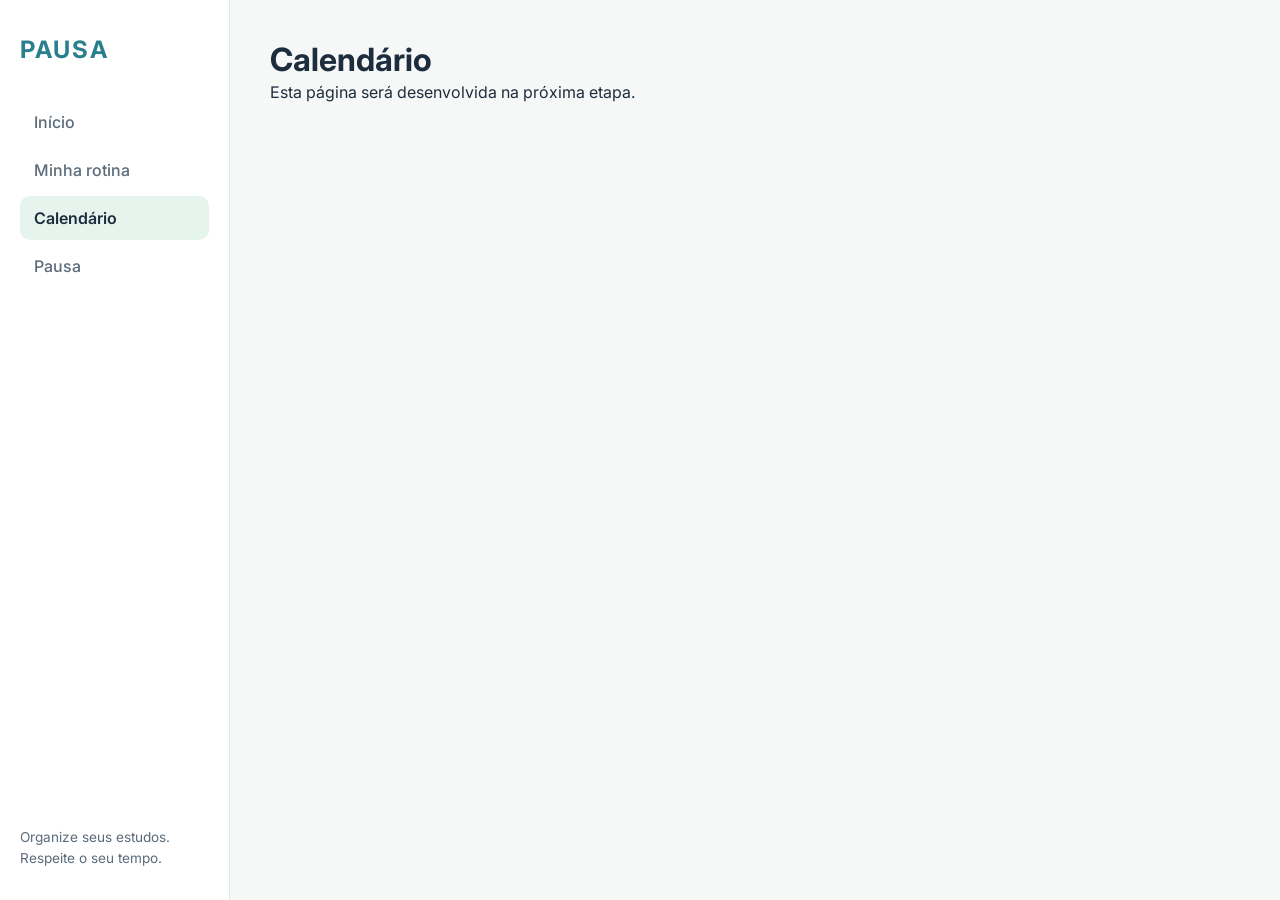
==== calendario.html @ fbacae84 "Add files via upload" ====
<!DOCTYPE html>
<html lang="pt-BR">
<head>
  <meta charset="UTF-8">
  <meta name="viewport" content="width=device-width, initial-scale=1">
  <title>PAUSA · Calendário</title>
  <link href="https://fonts.googleapis.com/css2?family=Inter:wght@400;500;600;700&display=swap" rel="stylesheet">
  <link rel="stylesheet" href="style.css">
  <link rel="stylesheet" href="pausa.css">
</head>
<body>
  <aside class="sidebar">
    <a href="index.html" class="logo">PAUSA</a>
    <nav class="menu">
      <a href="index.html" class="menu-link">Início</a>
      <a href="rotina.html" class="menu-link">Minha rotina</a>
      <a href="calendario.html" class="menu-link ativo">Calendário</a>
      <a href="pausa.html" class="menu-link">Pausa</a>
    </nav>
    <p class="lema">Organize seus estudos.<br>Respeite o seu tempo.</p>
  </aside>
  <main class="conteudo pausa-pagina">
    <h1>Calendário</h1>
    <p>Esta página será desenvolvida na próxima etapa.</p>

  </main>
  <script src="calendario.js"></script>
</body>
</html>
---- style.css ----
/* ===== ESTILOS GLOBAIS (usados em todas as páginas) ===== */

:root {
  --verde: #4caf8e;
  --verde-claro: #e6f4ee;
  --azul-esverdeado: #2a7f8e;
  --azul-esverdeado-claro: #e3f1f3;
  --texto: #1e2d3d;
  --texto-suave: #5b6b7a;
  --fundo: #f6f8f8;
  --branco: #ffffff;
  --borda: #e3e9e9;
  --vermelho: #d9534f;
  --vermelho-claro: #fbeaea;
  --amarelo: #e0a800;
  --amarelo-claro: #fdf5dc;
  --raio: 16px;
  --sombra: 0 2px 10px rgba(30, 45, 61, 0.06);
}

* { box-sizing: border-box; margin: 0; padding: 0; }

body {
  font-family: "Inter", system-ui, sans-serif;
  background: var(--fundo);
  color: var(--texto);
  line-height: 1.5;
}

h1, h2, h3 { line-height: 1.25; }
a { color: inherit; text-decoration: none; }

/* Foco visível para navegação por teclado */
a:focus-visible, button:focus-visible, input:focus-visible,
select:focus-visible, textarea:focus-visible {
  outline: 3px solid var(--azul-esverdeado);
  outline-offset: 2px;
}

/* ----- Menu lateral ----- */
.sidebar {
  position: fixed;
  top: 0; left: 0; bottom: 0;
  width: 230px;
  padding: 32px 20px;
  background: var(--branco);
  border-right: 1px solid var(--borda);
  display: flex;
  flex-direction: column;
  gap: 32px;
}

.logo {
  font-size: 1.5rem;
  font-weight: 700;
  letter-spacing: 0.08em;
  color: var(--azul-esverdeado);
}

.menu { display: flex; flex-direction: column; gap: 4px; }

.menu-link {
  padding: 10px 14px;
  border-radius: 10px;
  color: var(--texto-suave);
  font-weight: 500;
}
.menu-link:hover { background: var(--fundo); }
.menu-link.ativo { background: var(--verde-claro); color: var(--texto); font-weight: 600; }

.lema {
  margin-top: auto;
  font-size: 0.85rem;
  color: var(--texto-suave);
}

/* ----- Conteúdo principal ----- */
.conteudo {
  margin-left: 230px;
  padding: 40px;
  max-width: 1000px;
}

/* ----- Componentes reutilizáveis ----- */
.card {
  background: var(--branco);
  border-radius: var(--raio);
  box-shadow: var(--sombra);
  padding: 24px;
}

.botao {
  display: inline-block;
  padding: 12px 22px;
  border: none;
  border-radius: 12px;
  font: inherit;
  font-weight: 600;
  cursor: pointer;
  transition: background 0.2s;
}
.botao-principal { background: var(--verde); color: #fff; }
.botao-principal:hover { background: #3d9a7c; }
.botao-secundario { background: var(--fundo); color: var(--texto); }
.botao-secundario:hover { background: var(--borda); }

.aviso {
  margin-top: 32px;
  font-size: 0.85rem;
  color: var(--texto-suave);
  max-width: 70ch;
}

/* ----- Responsivo: menu vira barra no topo ----- */
@media (max-width: 800px) {
  .sidebar {
    position: static;
    width: 100%;
    flex-direction: row;
    align-items: center;
    flex-wrap: wrap;
    gap: 12px;
    padding: 16px 20px;
    border-right: none;
    border-bottom: 1px solid var(--borda);
  }
  .menu { flex-direction: row; flex-wrap: wrap; }
  .lema { display: none; }
  .conteudo { margin-left: 0; padding: 24px 20px; }
}

@media (prefers-reduced-motion: reduce) {
  * { transition: none !important; animation: none !important; }
}
---- pausa.css ----
/* ===== PÁGINA PAUSA ===== */
/* Usa as variáveis e componentes de style.css. Atmosfera mais calma que o dashboard. */

.pagina-pausa {
  background: linear-gradient(180deg, var(--azul-esverdeado-claro) 0%, var(--fundo) 420px);
  background-attachment: fixed;
  min-height: 100vh;
}

[hidden] { display: none !important; }

.pausa-pagina { max-width: 1180px; }

/* Títulos e textos nunca mostram cursor de edição */
.pausa-pagina h1, .pausa-pagina h2, .pausa-pagina p { caret-color: transparent; }

/* Texto só para leitores de tela */
.so-leitor {
  position: absolute; width: 1px; height: 1px;
  overflow: hidden; clip: rect(0 0 0 0); white-space: nowrap;
}

/* ----- Cabeçalho ----- */
/* Cabeçalho à esquerda, elemento visual à direita */
.pausa-hero {
  display: grid;
  grid-template-columns: minmax(0, 1.1fr) minmax(240px, 0.9fr);
  align-items: center;
  gap: 48px;
  margin-bottom: 40px;
}
.pausa-topo { padding: 24px 0 0; max-width: 60ch; }
.pausa-topo h1 { font-size: 2.6rem; font-weight: 600; letter-spacing: -0.01em; }
.pausa-subtitulo { font-size: 1.25rem; margin: 12px 0 16px; color: var(--azul-esverdeado); font-weight: 500; }
.pausa-topo p { color: var(--texto-suave); }

/* ----- Opções ----- */
.opcoes { display: grid; grid-template-columns: repeat(3, 1fr); gap: 20px; }

.opcao {
  display: flex;
  flex-direction: column;
  align-items: flex-start;
  gap: 12px;
  padding: 32px 28px;
  transition: transform 0.3s, box-shadow 0.3s;
}
.opcao:hover { transform: translateY(-4px); box-shadow: 0 8px 24px rgba(30, 45, 61, 0.09); }
.opcao-icone { font-size: 2rem; }
.opcao h2 { font-size: 1.25rem; }
.opcao p { color: var(--texto-suave); font-size: 0.95rem; flex: 1; }
.opcao .botao { margin-top: 8px; }

/* ----- Área das experiências ----- */
/* Conteúdo à esquerda, elemento visual à direita */
.sessao-layout {
  display: grid;
  grid-template-columns: minmax(0, 1fr) minmax(0, 1fr);
  align-items: center;
  gap: 56px;
  max-width: 1040px;
  margin: 0 auto;
  min-height: 420px;
  padding-top: 24px;
}
.tela { text-align: left; max-width: 520px; margin: 0; }

/* Respirar e Relaxar já têm um elemento central animado: ficam centralizados, sem o desenho ao lado */
.tela-centro { text-align: center; max-width: 560px; margin: 0 auto; }
.sessao-layout:has(.tela-centro:not([hidden])) { grid-template-columns: 1fr; }
.sessao-layout:has(.tela-centro:not([hidden])) .deco { display: none; }
.tela h2 { font-size: 1.6rem; font-weight: 600; margin-bottom: 12px; }
.tela p { color: var(--texto-suave); margin-bottom: 20px; }
.tela .botao { margin-top: 12px; }

/* ----- Respiração ----- */
.respiracao-palco {
  position: relative;
  width: 320px; height: 320px;
  margin: 0 auto 8px;
  display: flex; align-items: center; justify-content: center;
}
.circulo {
  position: absolute;
  width: 190px; height: 190px;
  border-radius: 50%;
  background: radial-gradient(circle at 35% 30%, #bfe6d6, var(--verde) 70%);
  box-shadow: 0 0 60px rgba(76, 175, 142, 0.35);
  opacity: 0.85;
  transform: scale(1);
  transition-property: transform;
  transition-timing-function: ease-in-out;
  transition-duration: 0s; /* o JavaScript define a duração */
}
.circulo.cheio { transform: scale(1.6); }

.respiracao-texto {
  position: relative;
  font-size: 1.6rem;
  font-weight: 600;
  color: var(--texto);
  margin: 0;
}
.ciclo { font-size: 0.95rem; }

.sentimentos { display: flex; flex-wrap: wrap; gap: 12px; justify-content: center; margin: 8px 0; }
.sentimentos .botao { background: var(--branco); box-shadow: var(--sombra); }
.sentimentos .botao:hover { background: var(--verde-claro); }

/* ----- Timer ----- */
.tempos { display: flex; flex-wrap: wrap; gap: 12px; justify-content: flex-start; margin: 24px 0 16px; }
.contagem {
  font-size: 4.5rem;
  font-weight: 700;
  color: var(--azul-esverdeado) !important;
  font-variant-numeric: tabular-nums;
  margin: 24px 0 8px !important;
}
.mensagem { font-size: 1.2rem; }

/* ----- Relaxar ----- */
.relaxar-palco { position: relative; width: 240px; height: 240px; margin: 0 auto 16px; }
.onda {
  position: absolute; inset: 0;
  border-radius: 50%;
  animation: flutuar 8s ease-in-out infinite;
}
.onda-1 { background: radial-gradient(circle, #cfe9e0, transparent 70%); }
.onda-2 { background: radial-gradient(circle, #c7e3e8, transparent 70%); animation-delay: -4s; }
@keyframes flutuar {
  0%, 100% { transform: scale(0.7); opacity: 0.6; }
  50%      { transform: scale(1.1); opacity: 1; }
}

.relaxar-frase {
  font-size: 1.5rem;
  font-weight: 500;
  color: var(--texto) !important;
  min-height: 3.2rem;
  animation: aparecer 1.2s ease;
}
@keyframes aparecer { from { opacity: 0; } to { opacity: 1; } }

.relaxar-timer {
  display: flex; flex-wrap: wrap; align-items: center; justify-content: center;
  gap: 10px; margin-bottom: 16px; font-size: 0.95rem; color: var(--texto-suave);
}
.chip {
  padding: 6px 16px;
  border: 1px solid var(--borda);
  border-radius: 999px;
  background: var(--branco);
  font: inherit; font-size: 0.9rem;
  color: var(--texto);
  cursor: pointer;
}
.chip:hover { background: var(--verde-claro); }
.chip[aria-pressed="true"] { background: var(--verde); border-color: var(--verde); color: #fff; }
.relaxar-contagem { font-weight: 600; color: var(--azul-esverdeado); font-variant-numeric: tabular-nums; }

/* ----- Timer: conteúdo e desenho formam uma só composição ----- */
/* Centralizada verticalmente; conteúdo à direita da sua coluna, desenho à esquerda da dele */
.sessao-layout:has(#tela-timer:not([hidden])) { min-height: clamp(400px, 58vh, 580px); padding-top: 0; }
#tela-timer { justify-self: end; width: 100%; max-width: 540px; }
.sessao-layout:has(#tela-timer:not([hidden])) .deco { max-width: 480px; justify-self: start; }

/* Conteúdo do Timer um pouco maior */
#tela-timer h2 { font-size: 2.1rem; margin-bottom: 16px; }
#tela-timer .tempos { gap: 14px; margin: 32px 0 28px; }
#tela-timer .tempos .botao { padding: 16px 30px; font-size: 1.05rem; }
#tela-timer .contagem { font-size: 6rem; margin: 8px 0 12px !important; }
#tela-timer .mensagem { font-size: 1.35rem; margin-bottom: 28px; }

/* ----- Elemento visual decorativo (só HTML + CSS) ----- */
.deco {
  position: relative;
  width: 100%;
  max-width: 400px;
  aspect-ratio: 1;
  justify-self: end;
  pointer-events: none;
}
.deco::before {
  content: "";
  position: absolute; inset: 10%;
  border-radius: 50%;
  background: radial-gradient(circle, rgba(76, 175, 142, 0.12), transparent 70%);
}
.deco-anel { position: absolute; border-radius: 50%; border: 1.5px solid rgba(42, 127, 142, 0.2); animation: deco-anel 16s ease-in-out infinite; }
.deco-anel-1 { inset: 0; border-color: rgba(42, 127, 142, 0.12); }
.deco-anel-2 { inset: 11%; border-color: rgba(76, 175, 142, 0.2); animation-delay: -5s; }
.deco-anel-3 { inset: 22%; animation-delay: -10s; }
.deco-nucleo {
  position: absolute; inset: 33%;
  border-radius: 50%;
  background: radial-gradient(circle at 35% 30%, #d9f0e6, #a9dac7 55%, #90c9d2);
  opacity: 0.85;
  box-shadow: 0 0 80px rgba(76, 175, 142, 0.25);
  animation: deco-respirar 16s ease-in-out infinite;
}
.deco-bolha { position: absolute; border-radius: 50%; animation: deco-flutuar 14s ease-in-out infinite; }
.deco-bolha-1 { width: 16%; height: 16%; top: 8%; right: 14%; background: radial-gradient(circle, rgba(76, 175, 142, 0.35), transparent 70%); }
.deco-bolha-2 { width: 22%; height: 22%; bottom: 6%; left: 10%; background: radial-gradient(circle, rgba(42, 127, 142, 0.25), transparent 70%); animation-delay: -7s; }
@keyframes deco-anel { 0%, 100% { transform: scale(0.97); opacity: 0.7; } 50% { transform: scale(1.03); opacity: 1; } }
@keyframes deco-respirar { 0%, 100% { transform: scale(0.94); } 50% { transform: scale(1.06); } }
@keyframes deco-flutuar { 0%, 100% { transform: translateY(0); } 50% { transform: translateY(-14px); } }

/* ----- Aviso de saúde mental ----- */
.aviso-saude {
  margin-top: 56px;
  padding: 20px 24px;
  border-left: 4px solid var(--azul-esverdeado);
  background: rgba(255, 255, 255, 0.7);
  border-radius: 0 12px 12px 0;
  font-size: 0.9rem;
  color: var(--texto-suave);
  max-width: 70ch;
}
.aviso-saude p + p { margin-top: 8px; }
.aviso-saude strong { color: var(--texto); font-weight: 600; }

/* ----- Responsivo ----- */
@media (max-width: 800px) {
  .pausa-hero, .sessao-layout { grid-template-columns: 1fr; gap: 24px; min-height: 0; }
  .pausa-hero { margin-bottom: 28px; }
  .deco { max-width: 130px; justify-self: center; }
  .sessao-layout:has(#tela-timer:not([hidden])) { min-height: 0; }
  .sessao-layout:has(#tela-timer:not([hidden])) .deco { max-width: 130px; justify-self: center; }
  #tela-timer { justify-self: stretch; max-width: none; }
  #tela-timer h2 { font-size: 1.7rem; }
  #tela-timer .contagem { font-size: 3.8rem; }
  .opcoes { grid-template-columns: 1fr; }
  .pausa-topo h1 { font-size: 2rem; }
  .respiracao-palco { width: 260px; height: 260px; }
  .circulo { width: 150px; height: 150px; }
  .contagem { font-size: 3.5rem; }
}

/* Em telas largas, centraliza o conteúdo na área ao lado do menu (230 px) */
@media (min-width: 801px) {
  .pausa-pagina { margin-left: max(230px, calc(50% + 115px - 590px)); }
}
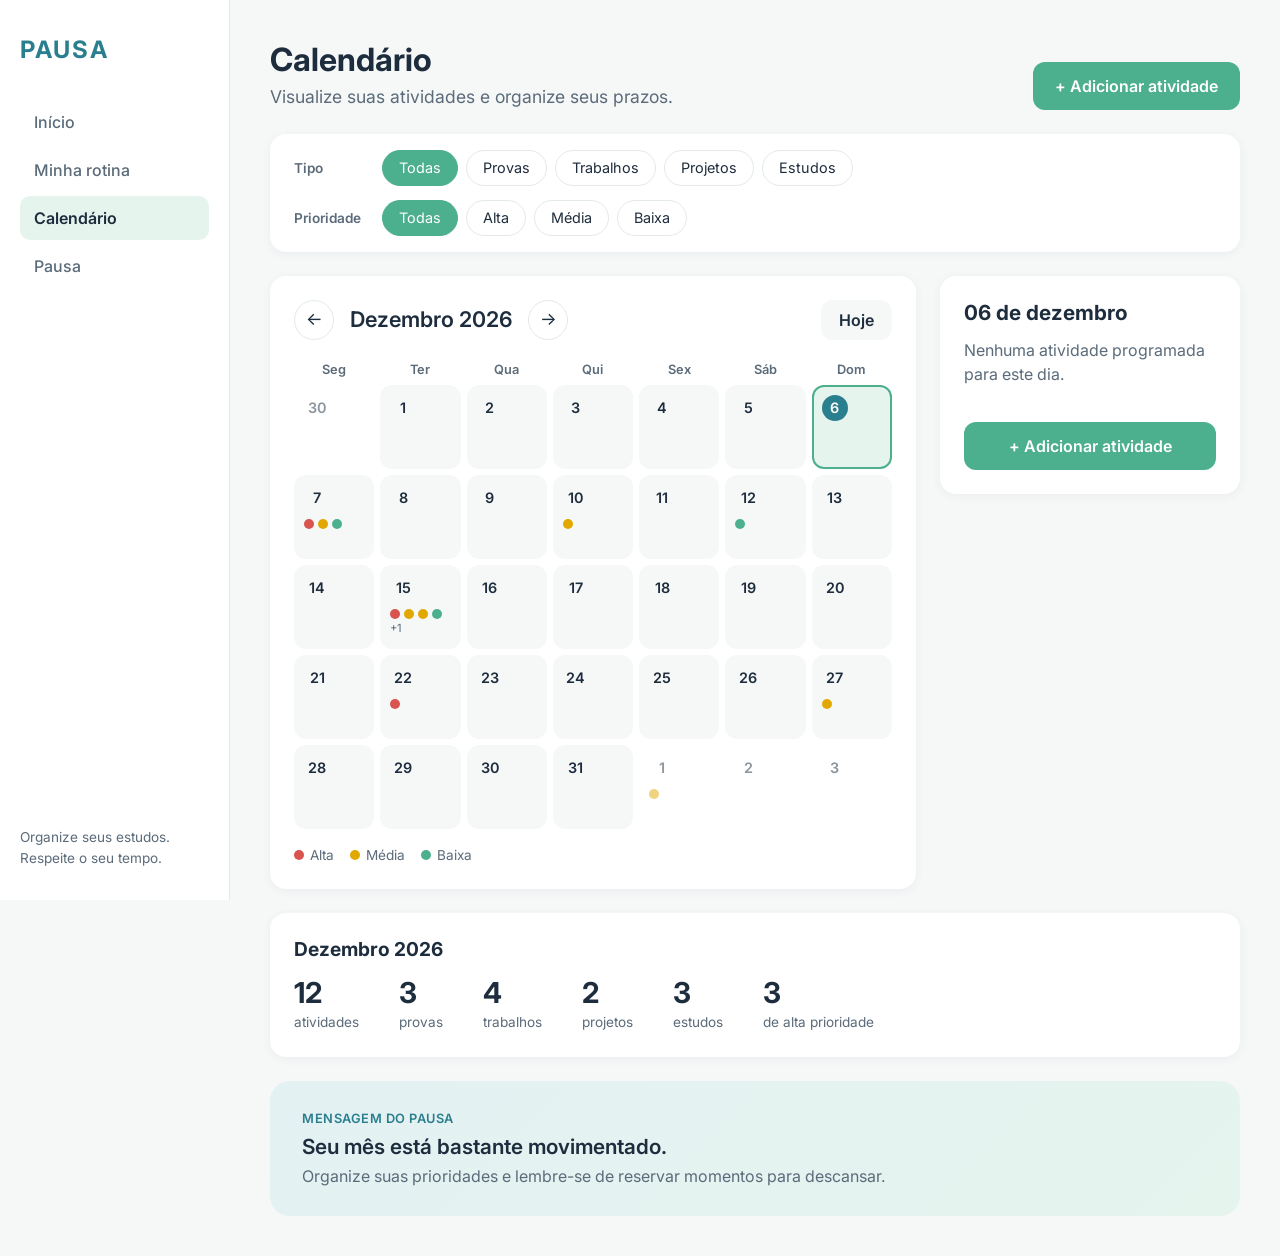
==== commit 1b35b116: "Add files via upload" ====
--- a/calendario.html
+++ b/calendario.html
@@ -4,26 +4,270 @@
   <meta charset="UTF-8">
   <meta name="viewport" content="width=device-width, initial-scale=1">
   <title>PAUSA · Calendário</title>
+  <link rel="preconnect" href="https://fonts.googleapis.com">
   <link href="https://fonts.googleapis.com/css2?family=Inter:wght@400;500;600;700&display=swap" rel="stylesheet">
   <link rel="stylesheet" href="style.css">
-  <link rel="stylesheet" href="pausa.css">
+  <!-- dashboard.css já tem o modal e as etiquetas de prioridade -->
+  <link rel="stylesheet" href="dashboard.css">
+
+  <!-- Estilos só desta página (calendário, painel do dia, resumo e mensagem).
+       Se preferir, mova para um calendario.css no futuro. -->
+  <style>
+    [hidden] { display: none !important; }
+
+    .conteudo-calendario { max-width: 1180px; }
+    .cabecalho-calendario { margin-bottom: 24px; }
+
+    /* ----- Filtros (mesmo estilo da Minha rotina) ----- */
+    .filtros-cal { display: flex; flex-wrap: wrap; gap: 14px 40px; padding: 16px 24px; margin-bottom: 24px; }
+    .filtro-grupo { display: flex; flex-wrap: wrap; align-items: center; gap: 8px; }
+    .filtro-rotulo { min-width: 80px; font-size: 0.85rem; font-weight: 600; color: var(--texto-suave); }
+    .chip {
+      padding: 6px 16px;
+      border: 1px solid var(--borda);
+      border-radius: 999px;
+      background: var(--branco);
+      font: inherit;
+      font-size: 0.9rem;
+      color: var(--texto);
+      cursor: pointer;
+    }
+    .chip:hover { background: var(--verde-claro); }
+    .chip[aria-pressed="true"] { background: var(--verde); border-color: var(--verde); color: #fff; }
+
+    /* ----- Calendário + painel lateral ----- */
+    .layout-calendario { display: grid; grid-template-columns: minmax(0, 1fr) 300px; gap: 24px; align-items: start; }
+
+    .calendario { padding: 24px; }
+    .cal-barra { display: flex; align-items: center; gap: 12px; margin-bottom: 20px; }
+    .cal-titulo { min-width: 170px; text-align: center; font-size: 1.35rem; font-weight: 600; }
+    .cal-seta {
+      width: 40px; height: 40px;
+      border: 1px solid var(--borda);
+      border-radius: 50%;
+      background: var(--branco);
+      font: inherit; font-size: 1.1rem;
+      color: var(--texto);
+      cursor: pointer;
+    }
+    .cal-seta:hover { background: var(--verde-claro); }
+    .cal-hoje { margin-left: auto; padding: 8px 18px; }
+
+    .cal-semana, .cal-grade { display: grid; grid-template-columns: repeat(7, minmax(0, 1fr)); gap: 6px; }
+    .cal-semana { margin-bottom: 6px; text-align: center; font-size: 0.8rem; font-weight: 600; color: var(--texto-suave); }
+
+    .dia {
+      display: flex; flex-direction: column; align-items: flex-start; gap: 8px;
+      min-height: 84px;
+      padding: 8px;
+      border: 2px solid transparent;
+      border-radius: 12px;
+      background: var(--fundo);
+      font: inherit;
+      color: var(--texto);
+      text-align: left;
+      cursor: pointer;
+    }
+    .dia:hover { background: var(--verde-claro); }
+    .dia-numero {
+      display: inline-flex; align-items: center; justify-content: center;
+      min-width: 26px; height: 26px;
+      border-radius: 50%;
+      font-size: 0.9rem; font-weight: 600;
+    }
+    .fora-do-mes { background: transparent; opacity: 0.5; }
+    .hoje .dia-numero { background: var(--azul-esverdeado); color: #fff; }
+    .selecionado { border-color: var(--verde); background: var(--verde-claro); }
+
+    /* Indicadores: cada bolinha é uma atividade */
+    .pontos { display: flex; flex-wrap: wrap; gap: 4px; }
+    .ponto { display: inline-block; width: 10px; height: 10px; border-radius: 50%; flex-shrink: 0; }
+    .ponto-alta { background: var(--vermelho); }
+    .ponto-media { background: var(--amarelo); }
+    .ponto-baixa { background: var(--verde); }
+    .pontos-mais { font-size: 0.7rem; line-height: 10px; color: var(--texto-suave); }
+
+    .legenda { display: flex; flex-wrap: wrap; gap: 16px; margin-top: 16px; font-size: 0.85rem; color: var(--texto-suave); }
+    .legenda span { display: inline-flex; align-items: center; gap: 6px; }
+
+    /* ----- Painel do dia ----- */
+    .painel-dia { padding: 24px; }
+    .painel-dia h2 { font-size: 1.3rem; }
+    .painel-contagem { color: var(--texto-suave); font-size: 0.9rem; margin-bottom: 8px; }
+    .painel-vazio { color: var(--texto-suave); margin: 12px 0 20px; }
+    .painel-dia .botao { width: 100%; margin-top: 16px; }
+    .item-dia { display: flex; gap: 12px; padding: 14px 0; border-top: 1px solid var(--borda); }
+    .item-dia .ponto { margin-top: 6px; }
+    .item-corpo { flex: 1; min-width: 0; }
+    .item-topo { display: flex; justify-content: space-between; align-items: flex-start; gap: 8px; }
+    .item-topo h3 { font-size: 1rem; }
+    .item-meta, .item-descricao { color: var(--texto-suave); font-size: 0.85rem; }
+    .item-descricao { margin-top: 4px; }
+
+    /* ----- Resumo do mês ----- */
+    .resumo-mes { margin-top: 24px; padding: 24px; }
+    .resumo-mes h2 { font-size: 1.2rem; margin-bottom: 16px; }
+    .resumo-itens { display: flex; flex-wrap: wrap; gap: 16px 40px; }
+    .estatistica strong { display: block; font-size: 1.8rem; line-height: 1.1; }
+    .estatistica span { font-size: 0.85rem; color: var(--texto-suave); }
+
+    /* ----- Mensagem do PAUSA ----- */
+    .mensagem-pausa {
+      margin-top: 24px;
+      padding: 28px 32px;
+      border-radius: 20px;
+      background: linear-gradient(135deg, var(--azul-esverdeado-claro), var(--verde-claro));
+    }
+    .mensagem-rotulo { font-size: 0.8rem; font-weight: 600; letter-spacing: 0.04em; text-transform: uppercase; color: var(--azul-esverdeado); margin-bottom: 6px; }
+    .mensagem-pausa h2 { font-size: 1.3rem; font-weight: 600; }
+    .mensagem-pausa p.mensagem-texto { color: var(--texto-suave); margin-top: 4px; }
+
+    /* ----- Telas menores ----- */
+    @media (max-width: 1200px) {
+      .layout-calendario { grid-template-columns: 1fr; }
+    }
+    @media (max-width: 800px) {
+      .calendario { padding: 16px; }
+      .cal-grade, .cal-semana { gap: 3px; }
+      .dia { min-height: 62px; padding: 5px; }
+      .ponto { width: 8px; height: 8px; }
+      .filtro-rotulo { width: 100%; }
+    }
+  </style>
 </head>
 <body>
+
+  <!-- MENU LATERAL (igual ao das outras páginas; "Calendário" ativo) -->
   <aside class="sidebar">
     <a href="index.html" class="logo">PAUSA</a>
     <nav class="menu">
       <a href="index.html" class="menu-link">Início</a>
       <a href="rotina.html" class="menu-link">Minha rotina</a>
-      <a href="calendario.html" class="menu-link ativo">Calendário</a>
+      <a href="calendario.html" class="menu-link ativo" aria-current="page">Calendário</a>
       <a href="pausa.html" class="menu-link">Pausa</a>
     </nav>
     <p class="lema">Organize seus estudos.<br>Respeite o seu tempo.</p>
   </aside>
-  <main class="conteudo pausa-pagina">
-    <h1>Calendário</h1>
-    <p>Esta página será desenvolvida na próxima etapa.</p>
-
+
+  <main class="conteudo conteudo-calendario">
+
+    <!-- CABEÇALHO -->
+    <header class="atividades-topo cabecalho-calendario">
+      <div class="saudacao">
+        <h1>Calendário</h1>
+        <p>Visualize suas atividades e organize seus prazos.</p>
+      </div>
+      <button class="botao botao-principal" id="botao-adicionar">+ Adicionar atividade</button>
+    </header>
+
+    <!-- FILTROS -->
+    <section class="card filtros-cal" aria-label="Filtros">
+      <div class="filtro-grupo" role="group" aria-label="Filtrar por tipo">
+        <span class="filtro-rotulo">Tipo</span>
+        <button class="chip" data-filtro="tipo" data-valor="Todas" aria-pressed="true">Todas</button>
+        <button class="chip" data-filtro="tipo" data-valor="Prova" aria-pressed="false">Provas</button>
+        <button class="chip" data-filtro="tipo" data-valor="Trabalho" aria-pressed="false">Trabalhos</button>
+        <button class="chip" data-filtro="tipo" data-valor="Projeto" aria-pressed="false">Projetos</button>
+        <button class="chip" data-filtro="tipo" data-valor="Estudo" aria-pressed="false">Estudos</button>
+      </div>
+      <div class="filtro-grupo" role="group" aria-label="Filtrar por prioridade">
+        <span class="filtro-rotulo">Prioridade</span>
+        <button class="chip" data-filtro="prioridade" data-valor="Todas" aria-pressed="true">Todas</button>
+        <button class="chip" data-filtro="prioridade" data-valor="Alta" aria-pressed="false">Alta</button>
+        <button class="chip" data-filtro="prioridade" data-valor="Média" aria-pressed="false">Média</button>
+        <button class="chip" data-filtro="prioridade" data-valor="Baixa" aria-pressed="false">Baixa</button>
+      </div>
+    </section>
+
+    <div class="layout-calendario">
+
+      <!-- CALENDÁRIO MENSAL (a grade é criada pelo calendario.js) -->
+      <section class="card calendario" aria-label="Calendário mensal">
+        <div class="cal-barra">
+          <button class="cal-seta" id="botao-anterior" aria-label="Mês anterior">←</button>
+          <h2 class="cal-titulo" id="titulo-mes">Mês Ano</h2>
+          <button class="cal-seta" id="botao-proximo" aria-label="Próximo mês">→</button>
+          <button class="botao botao-secundario cal-hoje" id="botao-hoje">Hoje</button>
+        </div>
+
+        <div class="cal-semana" aria-hidden="true">
+          <span>Seg</span><span>Ter</span><span>Qua</span><span>Qui</span><span>Sex</span><span>Sáb</span><span>Dom</span>
+        </div>
+        <div class="cal-grade" id="grade-dias" role="group" aria-label="Dias do mês"></div>
+
+        <div class="legenda" aria-label="Legenda de prioridades">
+          <span><i class="ponto ponto-alta"></i> Alta</span>
+          <span><i class="ponto ponto-media"></i> Média</span>
+          <span><i class="ponto ponto-baixa"></i> Baixa</span>
+        </div>
+      </section>
+
+      <!-- PAINEL DO DIA SELECIONADO -->
+      <aside class="card painel-dia" aria-live="polite">
+        <h2 id="painel-data">Selecione um dia</h2>
+        <p class="painel-contagem" id="painel-contagem"></p>
+        <div id="painel-lista"></div>
+        <p class="painel-vazio" id="painel-vazio" hidden>Nenhuma atividade programada para este dia.</p>
+        <button class="botao botao-principal" id="botao-adicionar-dia" hidden>+ Adicionar atividade</button>
+      </aside>
+    </div>
+
+    <!-- RESUMO DO MÊS -->
+    <section class="card resumo-mes" aria-label="Resumo do mês">
+      <h2 id="resumo-titulo">Mês Ano</h2>
+      <div class="resumo-itens" id="resumo-itens"></div>
+    </section>
+
+    <!-- MENSAGEM DO PAUSA (escolhida pelo calendario.js conforme a carga do mês) -->
+    <section class="mensagem-pausa" aria-label="Mensagem do PAUSA">
+      <p class="mensagem-rotulo">Mensagem do PAUSA</p>
+      <h2 id="mensagem-titulo"></h2>
+      <p class="mensagem-texto" id="mensagem-texto"></p>
+    </section>
   </main>
+
+  <!-- MODAL: NOVA ATIVIDADE (mesmo da Minha rotina) -->
+  <div class="modal-fundo" id="modal" hidden>
+    <div class="modal" role="dialog" aria-modal="true" aria-labelledby="modal-titulo">
+      <h2 id="modal-titulo">Nova atividade</h2>
+      <form id="form-atividade">
+        <label>Título
+          <input type="text" id="campo-titulo" required placeholder="Ex.: Prova de Biologia">
+        </label>
+        <label>Tipo
+          <select id="campo-tipo">
+            <option>Prova</option>
+            <option>Trabalho</option>
+            <option>Projeto</option>
+            <option>Estudo</option>
+          </select>
+        </label>
+        <div class="linha">
+          <label>Data
+            <input type="date" id="campo-data" required>
+          </label>
+          <label>Horário
+            <input type="time" id="campo-horario">
+          </label>
+        </div>
+        <label>Prioridade
+          <select id="campo-prioridade">
+            <option value="Alta">Alta</option>
+            <option value="Média" selected>Média</option>
+            <option value="Baixa">Baixa</option>
+          </select>
+        </label>
+        <label>Descrição
+          <textarea id="campo-descricao" rows="3" placeholder="Algum detalhe que ajude a lembrar?"></textarea>
+        </label>
+        <div class="modal-botoes">
+          <button type="button" class="botao botao-secundario" id="botao-cancelar">Cancelar</button>
+          <button type="submit" class="botao botao-principal">Salvar atividade</button>
+        </div>
+      </form>
+    </div>
+  </div>
+
   <script src="calendario.js"></script>
 </body>
 </html>
--- a/dashboard.css
+++ b/dashboard.css
@@ -0,0 +1,114 @@
+/* ===== ESTILOS DO DASHBOARD (index.html) ===== */
+
+.saudacao h1 { font-size: 2rem; }
+.saudacao p { color: var(--texto-suave); margin-top: 4px; font-size: 1.1rem; }
+
+/* ----- Cards de resumo ----- */
+.resumo {
+  display: grid;
+  grid-template-columns: repeat(3, 1fr);
+  gap: 16px;
+  margin: 28px 0 40px;
+}
+.card-resumo { display: flex; flex-direction: column; gap: 4px; border-left: 5px solid var(--azul-esverdeado); }
+.resumo-numero { font-size: 2.4rem; font-weight: 700; line-height: 1; }
+.resumo-texto { color: var(--texto-suave); font-size: 0.95rem; }
+.resumo-urgente { border-left-color: var(--vermelho); }
+.resumo-concluido { border-left-color: var(--verde); }
+
+/* ----- Próximas atividades ----- */
+.atividades-topo {
+  display: flex;
+  justify-content: space-between;
+  align-items: flex-end;
+  gap: 16px;
+  flex-wrap: wrap;
+  margin-bottom: 20px;
+}
+.atividades h2 { font-size: 1.4rem; }
+.subtitulo { color: var(--texto-suave); font-size: 0.95rem; }
+
+.lista-atividades { display: flex; flex-direction: column; gap: 12px; }
+
+.atividade {
+  display: flex;
+  gap: 16px;
+  align-items: center;
+  padding: 20px 24px;
+}
+.atividade-icone { font-size: 1.3rem; }
+.atividade-info { flex: 1; }
+.atividade-info h3 { font-size: 1.05rem; }
+.atividade-info p { color: var(--texto-suave); font-size: 0.9rem; }
+.atividade-descricao { margin-top: 4px; }
+
+.etiqueta {
+  padding: 4px 12px;
+  border-radius: 999px;
+  font-size: 0.8rem;
+  font-weight: 600;
+  white-space: nowrap;
+}
+.prioridade-alta  { background: var(--vermelho-claro); color: var(--vermelho); }
+.prioridade-media { background: var(--amarelo-claro); color: #8a6a00; }
+.prioridade-baixa { background: var(--verde-claro); color: #2e7d5f; }
+
+/* ----- Destaque da área Pausa ----- */
+.destaque-pausa {
+  margin-top: 48px;
+  padding: 40px;
+  border-radius: 24px;
+  background: linear-gradient(135deg, var(--azul-esverdeado-claro), var(--verde-claro));
+  display: flex;
+  justify-content: space-between;
+  align-items: center;
+  gap: 24px;
+  flex-wrap: wrap;
+}
+.destaque-pausa h2 { font-size: 1.7rem; font-weight: 600; }
+.destaque-pausa p { color: var(--texto-suave); font-size: 1.05rem; margin-top: 4px; }
+.botao-pausa { background: var(--azul-esverdeado); color: #fff; padding: 14px 28px; }
+.botao-pausa:hover { background: #216874; }
+
+/* ----- Modal ----- */
+.modal-fundo {
+  position: fixed;
+  inset: 0;
+  background: rgba(30, 45, 61, 0.45);
+  display: flex;
+  align-items: center;
+  justify-content: center;
+  padding: 20px;
+  z-index: 10;
+}
+.modal-fundo[hidden] { display: none; }
+
+.modal {
+  background: var(--branco);
+  border-radius: 20px;
+  padding: 32px;
+  width: 100%;
+  max-width: 480px;
+  max-height: 90vh;
+  overflow-y: auto;
+}
+.modal h2 { margin-bottom: 20px; }
+
+.modal label { display: block; font-size: 0.9rem; font-weight: 500; margin-bottom: 14px; }
+.modal input, .modal select, .modal textarea {
+  display: block;
+  width: 100%;
+  margin-top: 6px;
+  padding: 10px 12px;
+  border: 1px solid var(--borda);
+  border-radius: 10px;
+  font: inherit;
+  background: var(--branco);
+}
+.linha { display: grid; grid-template-columns: 1fr 1fr; gap: 12px; }
+.modal-botoes { display: flex; justify-content: flex-end; gap: 10px; margin-top: 8px; }
+
+@media (max-width: 800px) {
+  .resumo { grid-template-columns: 1fr; }
+  .atividade { flex-wrap: wrap; }
+}
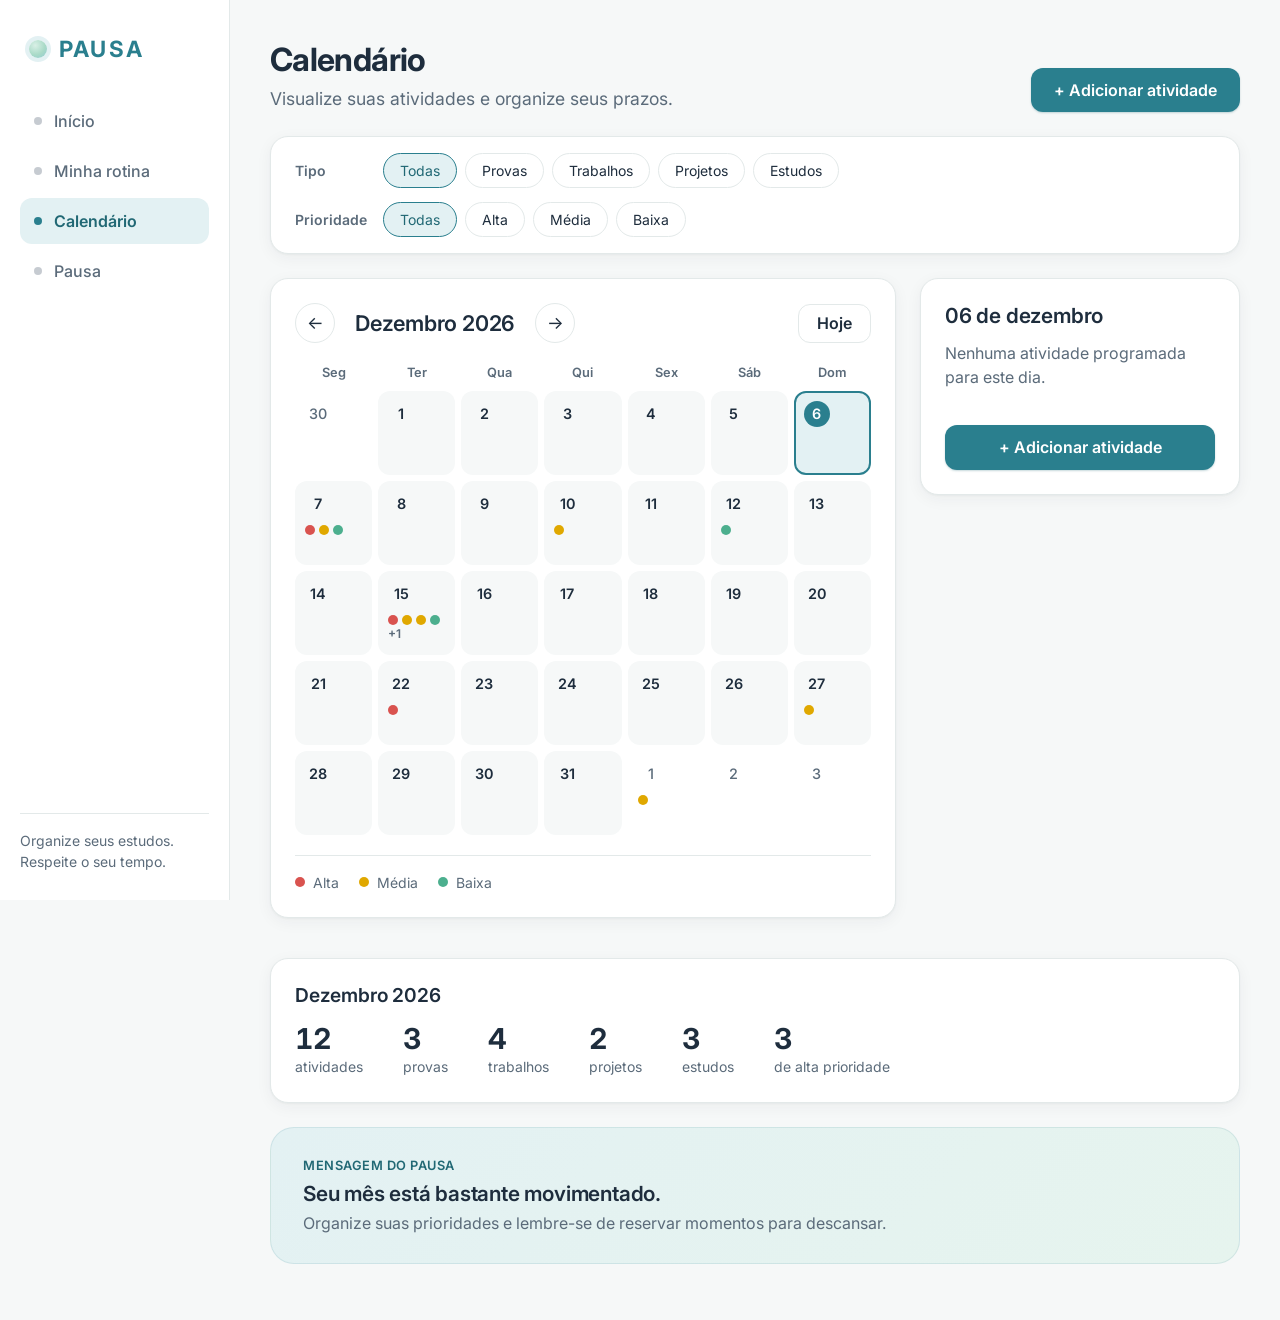
==== commit 738c0b51: "Add files via upload" ====
--- a/calendario.html
+++ b/calendario.html
@@ -10,130 +10,8 @@
   <!-- dashboard.css já tem o modal e as etiquetas de prioridade -->
   <link rel="stylesheet" href="dashboard.css">
 
-  <!-- Estilos só desta página (calendário, painel do dia, resumo e mensagem).
-       Se preferir, mova para um calendario.css no futuro. -->
-  <style>
-    [hidden] { display: none !important; }
-
-    .conteudo-calendario { max-width: 1180px; }
-    .cabecalho-calendario { margin-bottom: 24px; }
-
-    /* ----- Filtros (mesmo estilo da Minha rotina) ----- */
-    .filtros-cal { display: flex; flex-wrap: wrap; gap: 14px 40px; padding: 16px 24px; margin-bottom: 24px; }
-    .filtro-grupo { display: flex; flex-wrap: wrap; align-items: center; gap: 8px; }
-    .filtro-rotulo { min-width: 80px; font-size: 0.85rem; font-weight: 600; color: var(--texto-suave); }
-    .chip {
-      padding: 6px 16px;
-      border: 1px solid var(--borda);
-      border-radius: 999px;
-      background: var(--branco);
-      font: inherit;
-      font-size: 0.9rem;
-      color: var(--texto);
-      cursor: pointer;
-    }
-    .chip:hover { background: var(--verde-claro); }
-    .chip[aria-pressed="true"] { background: var(--verde); border-color: var(--verde); color: #fff; }
-
-    /* ----- Calendário + painel lateral ----- */
-    .layout-calendario { display: grid; grid-template-columns: minmax(0, 1fr) 300px; gap: 24px; align-items: start; }
-
-    .calendario { padding: 24px; }
-    .cal-barra { display: flex; align-items: center; gap: 12px; margin-bottom: 20px; }
-    .cal-titulo { min-width: 170px; text-align: center; font-size: 1.35rem; font-weight: 600; }
-    .cal-seta {
-      width: 40px; height: 40px;
-      border: 1px solid var(--borda);
-      border-radius: 50%;
-      background: var(--branco);
-      font: inherit; font-size: 1.1rem;
-      color: var(--texto);
-      cursor: pointer;
-    }
-    .cal-seta:hover { background: var(--verde-claro); }
-    .cal-hoje { margin-left: auto; padding: 8px 18px; }
-
-    .cal-semana, .cal-grade { display: grid; grid-template-columns: repeat(7, minmax(0, 1fr)); gap: 6px; }
-    .cal-semana { margin-bottom: 6px; text-align: center; font-size: 0.8rem; font-weight: 600; color: var(--texto-suave); }
-
-    .dia {
-      display: flex; flex-direction: column; align-items: flex-start; gap: 8px;
-      min-height: 84px;
-      padding: 8px;
-      border: 2px solid transparent;
-      border-radius: 12px;
-      background: var(--fundo);
-      font: inherit;
-      color: var(--texto);
-      text-align: left;
-      cursor: pointer;
-    }
-    .dia:hover { background: var(--verde-claro); }
-    .dia-numero {
-      display: inline-flex; align-items: center; justify-content: center;
-      min-width: 26px; height: 26px;
-      border-radius: 50%;
-      font-size: 0.9rem; font-weight: 600;
-    }
-    .fora-do-mes { background: transparent; opacity: 0.5; }
-    .hoje .dia-numero { background: var(--azul-esverdeado); color: #fff; }
-    .selecionado { border-color: var(--verde); background: var(--verde-claro); }
-
-    /* Indicadores: cada bolinha é uma atividade */
-    .pontos { display: flex; flex-wrap: wrap; gap: 4px; }
-    .ponto { display: inline-block; width: 10px; height: 10px; border-radius: 50%; flex-shrink: 0; }
-    .ponto-alta { background: var(--vermelho); }
-    .ponto-media { background: var(--amarelo); }
-    .ponto-baixa { background: var(--verde); }
-    .pontos-mais { font-size: 0.7rem; line-height: 10px; color: var(--texto-suave); }
-
-    .legenda { display: flex; flex-wrap: wrap; gap: 16px; margin-top: 16px; font-size: 0.85rem; color: var(--texto-suave); }
-    .legenda span { display: inline-flex; align-items: center; gap: 6px; }
-
-    /* ----- Painel do dia ----- */
-    .painel-dia { padding: 24px; }
-    .painel-dia h2 { font-size: 1.3rem; }
-    .painel-contagem { color: var(--texto-suave); font-size: 0.9rem; margin-bottom: 8px; }
-    .painel-vazio { color: var(--texto-suave); margin: 12px 0 20px; }
-    .painel-dia .botao { width: 100%; margin-top: 16px; }
-    .item-dia { display: flex; gap: 12px; padding: 14px 0; border-top: 1px solid var(--borda); }
-    .item-dia .ponto { margin-top: 6px; }
-    .item-corpo { flex: 1; min-width: 0; }
-    .item-topo { display: flex; justify-content: space-between; align-items: flex-start; gap: 8px; }
-    .item-topo h3 { font-size: 1rem; }
-    .item-meta, .item-descricao { color: var(--texto-suave); font-size: 0.85rem; }
-    .item-descricao { margin-top: 4px; }
-
-    /* ----- Resumo do mês ----- */
-    .resumo-mes { margin-top: 24px; padding: 24px; }
-    .resumo-mes h2 { font-size: 1.2rem; margin-bottom: 16px; }
-    .resumo-itens { display: flex; flex-wrap: wrap; gap: 16px 40px; }
-    .estatistica strong { display: block; font-size: 1.8rem; line-height: 1.1; }
-    .estatistica span { font-size: 0.85rem; color: var(--texto-suave); }
-
-    /* ----- Mensagem do PAUSA ----- */
-    .mensagem-pausa {
-      margin-top: 24px;
-      padding: 28px 32px;
-      border-radius: 20px;
-      background: linear-gradient(135deg, var(--azul-esverdeado-claro), var(--verde-claro));
-    }
-    .mensagem-rotulo { font-size: 0.8rem; font-weight: 600; letter-spacing: 0.04em; text-transform: uppercase; color: var(--azul-esverdeado); margin-bottom: 6px; }
-    .mensagem-pausa h2 { font-size: 1.3rem; font-weight: 600; }
-    .mensagem-pausa p.mensagem-texto { color: var(--texto-suave); margin-top: 4px; }
-
-    /* ----- Telas menores ----- */
-    @media (max-width: 1200px) {
-      .layout-calendario { grid-template-columns: 1fr; }
-    }
-    @media (max-width: 800px) {
-      .calendario { padding: 16px; }
-      .cal-grade, .cal-semana { gap: 3px; }
-      .dia { min-height: 62px; padding: 5px; }
-      .ponto { width: 8px; height: 8px; }
-      .filtro-rotulo { width: 100%; }
-    }
-  </style>
+  <!-- Estilos específicos desta página -->
+  <link rel="stylesheet" href="calendario.css">
 </head>
 <body>
 
--- a/style.css
+++ b/style.css
@@ -1,39 +1,91 @@
 /* ===== ESTILOS GLOBAIS (usados em todas as páginas) ===== */
+/* Identidade visual base do PAUSA. Dashboard, Minha rotina, Calendário e Pausa
+   devem usar as variáveis abaixo em vez de cores escritas à mão. */
 
 :root {
-  --verde: #4caf8e;
-  --verde-claro: #e6f4ee;
-  --azul-esverdeado: #2a7f8e;
-  --azul-esverdeado-claro: #e3f1f3;
-  --texto: #1e2d3d;
-  --texto-suave: #5b6b7a;
-  --fundo: #f6f8f8;
-  --branco: #ffffff;
-  --borda: #e3e9e9;
-  --vermelho: #d9534f;
-  --vermelho-claro: #fbeaea;
-  --amarelo: #e0a800;
-  --amarelo-claro: #fdf5dc;
-  --raio: 16px;
-  --sombra: 0 2px 10px rgba(30, 45, 61, 0.06);
+  /* --- Marca e estrutura (azul-esverdeado, a cor da área Pausa) --- */
+  --cor-primaria: #2a7f8e;        /* logo, botões principais, item ativo, foco */
+  --cor-primaria-hover: #216874;  /* hover e texto sobre fundo suave (contraste alto) */
+  --cor-primaria-suave: #e3f1f3;  /* fundos leves e item ativo do menu */
+
+  /* --- Sucesso e ações positivas (verde) --- */
+  --cor-sucesso: #4caf8e;
+  --cor-sucesso-suave: #e6f4ee;
+  --cor-sucesso-texto: #2a745a;   /* texto verde legível sobre fundo suave */
+
+  /* --- Atenção (amarelo): prioridade média --- */
+  --cor-atencao: #e0a800;
+  --cor-atencao-suave: #fdf5dc;
+  --cor-atencao-texto: #8a6a00;
+
+  /* --- Perigo (vermelho): prioridade alta, urgência, erro --- */
+  --cor-perigo: #d9534f;
+  --cor-perigo-suave: #fbeaea;
+  --cor-perigo-texto: #b23b37;
+
+  /* --- Neutros --- */
+  --cor-fundo: #f6f8f8;
+  --cor-card: #ffffff;
+  --cor-texto: #1e2d3d;
+  --cor-texto-secundario: #5b6b7a;
+  --cor-borda: #e3e9e9;
+
+  /* --- Forma e profundidade --- */
+  --raio-card: 18px;
+  --raio-grande: 24px;            /* modal e destaques */
+  --raio-botao: 12px;
+  --sombra-card: 0 1px 2px rgba(30, 45, 61, 0.04), 0 4px 16px rgba(30, 45, 61, 0.05);
+  --sombra-card-hover: 0 8px 24px rgba(30, 45, 61, 0.09);
+  --sombra-modal: 0 20px 60px rgba(30, 45, 61, 0.2);
+  --sobreposicao-modal: rgba(30, 45, 61, 0.45);
+  --cor-sobre-primaria: #ffffff;  /* texto sobre botões e fundos da cor primária */
+
+  /* --- Ritmo vertical: espaço entre as grandes seções da página --- */
+  --espaco-secao: 40px;
+
+  /* --- Gradientes da identidade Pausa (círculo de respiração e destaques) --- */
+  --gradiente-respiracao: radial-gradient(circle at 35% 30%, #d9f0e6, #a9dac7 55%, #90c9d2);
+  --gradiente-pausa: linear-gradient(135deg, var(--cor-primaria-suave), var(--cor-sucesso-suave));
+
+  /* --- COMPATIBILIDADE: nomes antigos ainda usados por rotina.html, calendario.html e pausa.css.
+         Apontam para as variáveis novas. Apague cada linha quando a página que a usa for padronizada. --- */
+  --verde: var(--cor-sucesso);
+  --verde-claro: var(--cor-sucesso-suave);
+  --azul-esverdeado: var(--cor-primaria);
+  --azul-esverdeado-claro: var(--cor-primaria-suave);
+  --amarelo: var(--cor-atencao);
+  --amarelo-claro: var(--cor-atencao-suave);
+  --vermelho: var(--cor-perigo);
+  --vermelho-claro: var(--cor-perigo-suave);
+  --texto: var(--cor-texto);
+  --texto-suave: var(--cor-texto-secundario);
+  --fundo: var(--cor-fundo);
+  --branco: var(--cor-card);
+  --borda: var(--cor-borda);
+  --raio: var(--raio-card);
+  --sombra: var(--sombra-card);
 }
 
 * { box-sizing: border-box; margin: 0; padding: 0; }
+
+/* Garante que o atributo hidden esconda mesmo elementos com display definido por classe */
+[hidden] { display: none !important; }
 
 body {
   font-family: "Inter", system-ui, sans-serif;
-  background: var(--fundo);
-  color: var(--texto);
+  background: var(--cor-fundo);
+  color: var(--cor-texto);
   line-height: 1.5;
-}
-
-h1, h2, h3 { line-height: 1.25; }
+  -webkit-font-smoothing: antialiased;
+}
+
+h1, h2, h3 { line-height: 1.25; letter-spacing: -0.01em; }
 a { color: inherit; text-decoration: none; }
 
 /* Foco visível para navegação por teclado */
 a:focus-visible, button:focus-visible, input:focus-visible,
 select:focus-visible, textarea:focus-visible {
-  outline: 3px solid var(--azul-esverdeado);
+  outline: 3px solid var(--cor-primaria);
   outline-offset: 2px;
 }
 
@@ -41,77 +93,133 @@
 .sidebar {
   position: fixed;
   top: 0; left: 0; bottom: 0;
-  width: 230px;
-  padding: 32px 20px;
-  background: var(--branco);
-  border-right: 1px solid var(--borda);
+  width: 230px;                   /* pausa.css usa 230px nas contas de centralização */
+  padding: 32px 20px 28px;
+  overflow-y: auto;               /* se a janela for baixa, o menu rola em vez de ser cortado */
+  background: var(--cor-card);
+  border-right: 1px solid var(--cor-borda);
   display: flex;
   flex-direction: column;
   gap: 32px;
 }
 
+/* A marca ganha um pequeno círculo igual ao da respiração da área Pausa */
 .logo {
-  font-size: 1.5rem;
+  display: flex;
+  align-items: center;
+  gap: 12px;
+  padding-left: 9px;              /* o círculo da marca fica alinhado com os marcadores do menu */
+  font-size: 1.4rem;
   font-weight: 700;
-  letter-spacing: 0.08em;
-  color: var(--azul-esverdeado);
+  letter-spacing: 0.1em;
+  color: var(--cor-primaria);
+}
+.logo::before {
+  content: "";
+  width: 18px; height: 18px;
+  border-radius: 50%;
+  background: var(--gradiente-respiracao);
+  box-shadow: 0 0 0 4px var(--cor-primaria-suave);
 }
 
 .menu { display: flex; flex-direction: column; gap: 4px; }
 
 .menu-link {
-  padding: 10px 14px;
-  border-radius: 10px;
-  color: var(--texto-suave);
+  display: flex;
+  align-items: center;
+  gap: 12px;
+  padding: 11px 14px;
+  border-radius: var(--raio-botao);
+  color: var(--cor-texto-secundario);
   font-weight: 500;
-}
-.menu-link:hover { background: var(--fundo); }
-.menu-link.ativo { background: var(--verde-claro); color: var(--texto); font-weight: 600; }
+  transition: background 0.2s, color 0.2s;
+}
+/* Pequeno marcador (substitui ícones, sem mexer no HTML) */
+.menu-link::before {
+  content: "";
+  width: 8px; height: 8px;
+  border-radius: 50%;
+  background: var(--cor-texto-secundario);
+  opacity: 0.35;
+  transition: background 0.2s, opacity 0.2s;
+}
+.menu-link:hover { background: var(--cor-fundo); color: var(--cor-texto); }
+.menu-link:focus-visible { outline-offset: 0; }
+.menu-link.ativo { background: var(--cor-primaria-suave); color: var(--cor-primaria-hover); font-weight: 600; }
+.menu-link.ativo::before { background: var(--cor-primaria); opacity: 1; }
 
 .lema {
   margin-top: auto;
-  font-size: 0.85rem;
-  color: var(--texto-suave);
+  padding-top: 16px;
+  border-top: 1px solid var(--cor-borda);
+  font-size: 0.875rem;
+  color: var(--cor-texto-secundario);
 }
 
 /* ----- Conteúdo principal ----- */
 .conteudo {
   margin-left: 230px;
-  padding: 40px;
+  padding: 40px 40px 56px;
   max-width: 1000px;
 }
 
 /* ----- Componentes reutilizáveis ----- */
 .card {
-  background: var(--branco);
-  border-radius: var(--raio);
-  box-shadow: var(--sombra);
+  background: var(--cor-card);
+  border: 1px solid var(--cor-borda);
+  border-radius: var(--raio-card);
+  box-shadow: var(--sombra-card);
   padding: 24px;
 }
 
+/* Botões: o mesmo tamanho para todos (a borda transparente evita diferença de altura) */
 .botao {
-  display: inline-block;
-  padding: 12px 22px;
-  border: none;
-  border-radius: 12px;
+  display: inline-flex;
+  align-items: center;
+  justify-content: center;
+  padding: 11px 22px;
+  border: 1px solid transparent;
+  border-radius: var(--raio-botao);
   font: inherit;
   font-weight: 600;
+  line-height: 1.3;
+  text-align: center;
   cursor: pointer;
-  transition: background 0.2s;
-}
-.botao-principal { background: var(--verde); color: #fff; }
-.botao-principal:hover { background: #3d9a7c; }
-.botao-secundario { background: var(--fundo); color: var(--texto); }
-.botao-secundario:hover { background: var(--borda); }
+  transition: background 0.2s, border-color 0.2s, box-shadow 0.2s, transform 0.15s;
+}
+.botao:hover { transform: translateY(-1px); }
+.botao:active { transform: translateY(0); }
+
+.botao-principal {
+  background: var(--cor-primaria);
+  color: var(--cor-sobre-primaria);
+  box-shadow: 0 1px 2px color-mix(in srgb, var(--cor-primaria-hover) 25%, transparent);
+}
+.botao-principal:hover {
+  background: var(--cor-primaria-hover);
+  box-shadow: 0 4px 12px color-mix(in srgb, var(--cor-primaria-hover) 28%, transparent);
+}
+
+.botao-secundario {
+  background: var(--cor-card);
+  border-color: var(--cor-borda);
+  color: var(--cor-texto);
+}
+.botao-secundario:hover { background: var(--cor-fundo); border-color: var(--cor-texto-secundario); }
 
 .aviso {
-  margin-top: 32px;
-  font-size: 0.85rem;
-  color: var(--texto-suave);
+  margin-top: 28px;
+  font-size: 0.875rem;
+  color: var(--cor-texto-secundario);
   max-width: 70ch;
 }
 
-/* ----- Responsivo: menu vira barra no topo ----- */
+/* ----- Responsivo ----- */
+@media (max-width: 1000px) {
+  .conteudo { padding: 32px 28px 48px; }
+}
+
+/* Menu vira barra no topo */
 @media (max-width: 800px) {
   .sidebar {
     position: static;
@@ -119,14 +227,22 @@
     flex-direction: row;
     align-items: center;
     flex-wrap: wrap;
-    gap: 12px;
+    gap: 8px 16px;
     padding: 16px 20px;
+    overflow-y: visible;
     border-right: none;
-    border-bottom: 1px solid var(--borda);
+    border-bottom: 1px solid var(--cor-borda);
   }
-  .menu { flex-direction: row; flex-wrap: wrap; }
+  .logo { padding-left: 0; }
+  .menu { flex-direction: row; flex-wrap: wrap; gap: 4px; }
+  .menu-link { padding: 10px 12px; }
   .lema { display: none; }
-  .conteudo { margin-left: 0; padding: 24px 20px; }
+  .conteudo { margin-left: 0; padding: 24px 20px 40px; }
+}
+
+/* Celular: o menu fica em duas colunas, para os itens não ficarem desalinhados */
+@media (max-width: 520px) {
+  .menu { display: grid; grid-template-columns: repeat(2, minmax(0, 1fr)); width: 100%; }
 }
 
 @media (prefers-reduced-motion: reduce) {
--- a/dashboard.css
+++ b/dashboard.css
@@ -1,20 +1,31 @@
 /* ===== ESTILOS DO DASHBOARD (index.html) ===== */
+/* Várias regras abaixo (cards de resumo, atividades, etiquetas e modal)
+   também são usadas por Minha rotina e Calendário. */
 
-.saudacao h1 { font-size: 2rem; }
-.saudacao p { color: var(--texto-suave); margin-top: 4px; font-size: 1.1rem; }
+/* ----- Saudação ----- */
+.saudacao h1 { font-size: 2rem; font-weight: 700; letter-spacing: -0.02em; }
+.saudacao p { color: var(--cor-texto-secundario); margin-top: 6px; font-size: 1.1rem; }
 
 /* ----- Cards de resumo ----- */
+/* Cada card tem uma faixa lateral colorida. A cor vem da variável --acento. */
 .resumo {
   display: grid;
   grid-template-columns: repeat(3, 1fr);
-  gap: 16px;
-  margin: 28px 0 40px;
+  gap: 20px;
+  margin: 28px 0 var(--espaco-secao);
 }
-.card-resumo { display: flex; flex-direction: column; gap: 4px; border-left: 5px solid var(--azul-esverdeado); }
-.resumo-numero { font-size: 2.4rem; font-weight: 700; line-height: 1; }
-.resumo-texto { color: var(--texto-suave); font-size: 0.95rem; }
-.resumo-urgente { border-left-color: var(--vermelho); }
-.resumo-concluido { border-left-color: var(--verde); }
+.card-resumo {
+  --acento: var(--cor-primaria);
+  display: flex;
+  flex-direction: column;
+  gap: 4px;
+  padding: 24px 24px 24px 28px;
+  box-shadow: inset 4px 0 0 var(--acento), var(--sombra-card);
+}
+.resumo-numero { font-size: 2.5rem; font-weight: 700; line-height: 1; letter-spacing: -0.02em; font-variant-numeric: tabular-nums; }
+.resumo-texto { color: var(--cor-texto-secundario); font-size: 0.875rem; line-height: 1.35; }
+.resumo-urgente { --acento: var(--cor-perigo); }
+.resumo-concluido { --acento: var(--cor-sucesso); }
 
 /* ----- Próximas atividades ----- */
 .atividades-topo {
@@ -25,10 +36,10 @@
   flex-wrap: wrap;
   margin-bottom: 20px;
 }
-.atividades h2 { font-size: 1.4rem; }
-.subtitulo { color: var(--texto-suave); font-size: 0.95rem; }
+.atividades h2 { font-size: 1.4rem; font-weight: 600; }
+.subtitulo { margin-top: 2px; color: var(--cor-texto-secundario); font-size: 1rem; }
 
-.lista-atividades { display: flex; flex-direction: column; gap: 12px; }
+.lista-atividades { display: flex; flex-direction: column; gap: 14px; }
 
 .atividade {
   display: flex;
@@ -36,45 +47,76 @@
   align-items: center;
   padding: 20px 24px;
 }
-.atividade-icone { font-size: 1.3rem; }
-.atividade-info { flex: 1; }
-.atividade-info h3 { font-size: 1.05rem; }
-.atividade-info p { color: var(--texto-suave); font-size: 0.9rem; }
+/* A bolinha de prioridade fica dentro de um círculo suave */
+.atividade-icone {
+  display: inline-flex;
+  align-items: center;
+  justify-content: center;
+  flex-shrink: 0;
+  width: 40px; height: 40px;
+  border-radius: 50%;
+  background: var(--cor-fundo);
+  font-size: 1.1rem;
+}
+.atividade-info { flex: 1; min-width: 0; }
+.atividade-info h3 { font-size: 1rem; font-weight: 600; }
+.atividade-info p { margin-top: 2px; color: var(--cor-texto-secundario); font-size: 0.875rem; }
 .atividade-descricao { margin-top: 4px; }
 
+/* Etiquetas de prioridade: a cor tem significado (vermelho = alta, amarelo = média, verde = baixa) */
 .etiqueta {
   padding: 4px 12px;
   border-radius: 999px;
   font-size: 0.8rem;
   font-weight: 600;
+  letter-spacing: 0.01em;
   white-space: nowrap;
 }
-.prioridade-alta  { background: var(--vermelho-claro); color: var(--vermelho); }
-.prioridade-media { background: var(--amarelo-claro); color: #8a6a00; }
-.prioridade-baixa { background: var(--verde-claro); color: #2e7d5f; }
+.prioridade-alta  { background: var(--cor-perigo-suave);  color: var(--cor-perigo-texto); }
+.prioridade-media { background: var(--cor-atencao-suave); color: var(--cor-atencao-texto); }
+.prioridade-baixa { background: var(--cor-sucesso-suave); color: var(--cor-sucesso-texto); }
 
 /* ----- Destaque da área Pausa ----- */
+/* Calmo e diferente do resto da página; os círculos lembram a respiração */
 .destaque-pausa {
-  margin-top: 48px;
+  position: relative;
+  overflow: hidden;
+  margin-top: var(--espaco-secao);
   padding: 40px;
-  border-radius: 24px;
-  background: linear-gradient(135deg, var(--azul-esverdeado-claro), var(--verde-claro));
+  border: 1px solid color-mix(in srgb, var(--cor-primaria) 12%, transparent);
+  border-radius: var(--raio-grande);
+  background: var(--gradiente-pausa);
   display: flex;
   justify-content: space-between;
   align-items: center;
   gap: 24px;
   flex-wrap: wrap;
 }
-.destaque-pausa h2 { font-size: 1.7rem; font-weight: 600; }
-.destaque-pausa p { color: var(--texto-suave); font-size: 1.05rem; margin-top: 4px; }
-.botao-pausa { background: var(--azul-esverdeado); color: #fff; padding: 14px 28px; }
-.botao-pausa:hover { background: #216874; }
+.destaque-pausa::before,
+.destaque-pausa::after {
+  content: "";
+  position: absolute;
+  top: 50%;
+  border-radius: 50%;
+  transform: translateY(-50%);
+  pointer-events: none;
+}
+.destaque-pausa::before { width: 260px; height: 260px; right: -70px; border: 1.5px solid color-mix(in srgb, var(--cor-primaria) 16%, transparent); }
+.destaque-pausa::after  { width: 170px; height: 170px; right: -25px; border: 1.5px solid color-mix(in srgb, var(--cor-sucesso) 22%, transparent); }
+.destaque-pausa > * { position: relative; z-index: 1; } /* texto e botão ficam acima dos círculos */
+
+.destaque-pausa h2 { font-size: 1.6rem; font-weight: 600; }
+.destaque-pausa p { color: var(--cor-texto-secundario); font-size: 1.1rem; margin-top: 4px; }
+
+/* Botão de destaque: um pouco maior que os botões comuns */
+.botao-pausa { background: var(--cor-primaria); color: var(--cor-sobre-primaria); padding: 14px 28px; }
+.botao-pausa:hover { background: var(--cor-primaria-hover); }
 
 /* ----- Modal ----- */
 .modal-fundo {
   position: fixed;
   inset: 0;
-  background: rgba(30, 45, 61, 0.45);
+  background: var(--sobreposicao-modal);
   display: flex;
   align-items: center;
   justify-content: center;
@@ -84,31 +126,66 @@
 .modal-fundo[hidden] { display: none; }
 
 .modal {
-  background: var(--branco);
-  border-radius: 20px;
+  background: var(--cor-card);
+  border-radius: var(--raio-grande);
+  box-shadow: var(--sombra-modal);
   padding: 32px;
   width: 100%;
   max-width: 480px;
   max-height: 90vh;
   overflow-y: auto;
 }
-.modal h2 { margin-bottom: 20px; }
+.modal h2 { margin-bottom: 20px; font-size: 1.4rem; font-weight: 600; }
 
-.modal label { display: block; font-size: 0.9rem; font-weight: 500; margin-bottom: 14px; }
+.modal label { display: block; font-size: 0.875rem; font-weight: 500; margin-bottom: 14px; }
+.modal textarea { resize: vertical; }
 .modal input, .modal select, .modal textarea {
   display: block;
   width: 100%;
   margin-top: 6px;
   padding: 10px 12px;
-  border: 1px solid var(--borda);
-  border-radius: 10px;
+  border: 1px solid var(--cor-borda);
+  border-radius: var(--raio-botao);
   font: inherit;
-  background: var(--branco);
+  background: var(--cor-card);
+  transition: border-color 0.2s;
 }
+.modal input:hover, .modal select:hover, .modal textarea:hover { border-color: var(--cor-texto-secundario); }
 .linha { display: grid; grid-template-columns: 1fr 1fr; gap: 12px; }
 .modal-botoes { display: flex; justify-content: flex-end; gap: 10px; margin-top: 8px; }
 
+/* ----- Responsivo ----- */
+
+/* Tablet: cards de resumo mais compactos e círculos do destaque menores (não cruzam o texto) */
+@media (max-width: 1000px) {
+  .resumo { gap: 14px; }
+  .card-resumo { padding: 20px 16px 20px 22px; }
+  .resumo-numero { font-size: 2.2rem; }
+  .destaque-pausa { padding: 32px; }
+  .destaque-pausa::before { width: 200px; height: 200px; right: -60px; top: -60px; transform: none; }
+  .destaque-pausa::after  { width: 120px; height: 120px; right: -20px; top: -20px; transform: none; }
+}
+
+/* Telas estreitas (uma coluna): cada card de resumo vira uma linha: número + descrição */
 @media (max-width: 800px) {
-  .resumo { grid-template-columns: 1fr; }
+  .resumo { grid-template-columns: 1fr; gap: 12px; margin-bottom: 32px; }
+  .card-resumo { flex-direction: row; align-items: center; gap: 16px; padding: 16px 20px 16px 24px; }
+  .resumo-numero { min-width: 1.4ch; font-size: 2rem; }
+  .resumo-texto { font-size: 1rem; }
   .atividade { flex-wrap: wrap; }
 }
+
+/* Celular */
+@media (max-width: 520px) {
+  .saudacao h1 { font-size: 1.7rem; }
+
+  /* A etiqueta de prioridade passa para a linha de baixo, alinhada com o texto,
+     em vez de ficar por cima do título (só nos cards em que a etiqueta vem logo depois do texto) */
+  .atividade { padding: 18px 20px; row-gap: 10px; }
+  .atividade-info:has(+ .etiqueta) { flex: 1 1 calc(100% - 56px); } /* 56px = ícone (40) + espaço (16) */
+  .atividade > .etiqueta { margin-left: 56px; }
+
+  .destaque-pausa { padding: 28px 24px; }
+  .destaque-pausa h2 { font-size: 1.4rem; }
+  .destaque-pausa .botao { width: 100%; }
+}
--- a/calendario.css
+++ b/calendario.css
@@ -0,0 +1,166 @@
+/* ===== CALENDÁRIO (calendario.html) ===== */
+/* Usa style.css (base, botões, cards) e dashboard.css (cabeçalho, etiquetas de prioridade e modal).
+   Aqui fica só o que é específico desta página. As classes abaixo são criadas pelo calendario.js:
+   não renomeie sem ajustar o JavaScript. */
+
+.conteudo-calendario { max-width: 1180px; }
+.cabecalho-calendario { margin-bottom: 24px; }
+
+/* ----- Filtros (mesmo estilo da Minha rotina) ----- */
+.filtros-cal { display: flex; flex-wrap: wrap; gap: 14px 40px; padding: 16px 24px; margin-bottom: 24px; }
+.filtro-grupo { display: flex; flex-wrap: wrap; align-items: center; gap: 8px; }
+.filtro-rotulo { min-width: 80px; font-size: 0.875rem; font-weight: 600; color: var(--cor-texto-secundario); }
+.chip {
+  padding: 6px 16px;
+  border: 1px solid var(--cor-borda);
+  border-radius: 999px;
+  background: var(--cor-card);
+  font: inherit;
+  font-size: 0.875rem;
+  color: var(--cor-texto);
+  cursor: pointer;
+  transition: background 0.2s, border-color 0.2s, color 0.2s;
+}
+.chip:hover { background: var(--cor-fundo); border-color: var(--cor-texto-secundario); }
+/* Filtro escolhido: mesmo estilo do item ativo do menu (fundo suave + azul-esverdeado) */
+.chip[aria-pressed="true"] {
+  background: var(--cor-primaria-suave);
+  border-color: var(--cor-primaria);
+  color: var(--cor-primaria-hover);
+}
+
+/* ----- Calendário + painel lateral ----- */
+/* minmax(0, 1fr) deixa a coluna encolher; com só "1fr" ela nunca ficava menor que a barra do mês
+   e empurrava a página para o lado em telas estreitas */
+.layout-calendario { display: grid; grid-template-columns: minmax(0, 1fr) 320px; gap: 24px; align-items: start; }
+
+.calendario { padding: 24px; }
+
+.cal-barra { display: flex; align-items: center; gap: 12px; margin-bottom: 20px; }
+.cal-titulo { flex: 0 1 auto; min-width: 0; padding: 0 8px; text-align: center; font-size: 1.35rem; font-weight: 600; }
+.cal-seta {
+  flex-shrink: 0;
+  width: 40px; height: 40px;
+  border: 1px solid var(--cor-borda);
+  border-radius: 50%;
+  background: var(--cor-card);
+  font: inherit; font-size: 1.1rem;
+  color: var(--cor-texto);
+  cursor: pointer;
+  transition: background 0.2s, border-color 0.2s;
+}
+.cal-seta:hover { background: var(--cor-fundo); border-color: var(--cor-texto-secundario); }
+.cal-hoje { margin-left: auto; flex-shrink: 0; padding: 8px 18px; }
+
+.cal-semana, .cal-grade { display: grid; grid-template-columns: repeat(7, minmax(0, 1fr)); gap: 6px; }
+.cal-semana { margin-bottom: 8px; text-align: center; font-size: 0.8rem; font-weight: 600; color: var(--cor-texto-secundario); }
+
+/* Cada dia é um botão */
+.dia {
+  display: flex; flex-direction: column; align-items: flex-start; gap: 8px;
+  min-height: 84px;
+  padding: 8px;
+  border: 2px solid transparent;
+  border-radius: var(--raio-botao);
+  background: var(--cor-fundo);
+  font: inherit;
+  color: var(--cor-texto);
+  text-align: left;
+  cursor: pointer;
+  transition: background 0.2s, border-color 0.2s;
+}
+.dia:hover { background: var(--cor-primaria-suave); border-color: color-mix(in srgb, var(--cor-primaria) 30%, transparent); }
+.dia-numero {
+  display: inline-flex; align-items: center; justify-content: center;
+  min-width: 26px; height: 26px;
+  border-radius: 50%;
+  font-size: 0.9rem; font-weight: 600;
+}
+/* Dias de outros meses: sem fundo e com número mais discreto (sem opacidade, para manter o contraste) */
+.fora-do-mes { background: transparent; }
+.fora-do-mes .dia-numero { font-weight: 500; color: var(--cor-texto-secundario); }
+/* Hoje: número dentro de um círculo. Selecionado: borda e fundo azul-esverdeados */
+.hoje .dia-numero { background: var(--cor-primaria); color: var(--cor-sobre-primaria); }
+.selecionado, .selecionado:hover { border-color: var(--cor-primaria); background: var(--cor-primaria-suave); }
+
+/* Indicadores: cada bolinha é uma atividade (a prioridade também está escrita no painel do dia) */
+.pontos { display: flex; flex-wrap: wrap; gap: 4px; }
+.ponto { display: inline-block; width: 10px; height: 10px; border-radius: 50%; flex-shrink: 0; }
+.ponto-alta { background: var(--cor-perigo); }
+.ponto-media { background: var(--cor-atencao); }
+.ponto-baixa { background: var(--cor-sucesso); }
+.pontos-mais { font-size: 0.75rem; font-weight: 600; line-height: 10px; color: var(--cor-texto-secundario); }
+
+.legenda {
+  display: flex; flex-wrap: wrap; gap: 8px 20px;
+  margin-top: 20px; padding-top: 16px;
+  border-top: 1px solid var(--cor-borda);
+  font-size: 0.875rem;
+  color: var(--cor-texto-secundario);
+}
+.legenda span { display: inline-flex; align-items: center; gap: 8px; }
+
+/* ----- Painel do dia ----- */
+.painel-dia { padding: 24px; }
+.painel-dia h2 { font-size: 1.3rem; font-weight: 600; }
+.painel-contagem { margin-bottom: 8px; color: var(--cor-texto-secundario); font-size: 0.875rem; }
+.painel-vazio { margin: 12px 0 20px; color: var(--cor-texto-secundario); }
+.painel-dia .botao { width: 100%; margin-top: 16px; }
+
+.item-dia { display: flex; gap: 12px; padding: 14px 0; border-top: 1px solid var(--cor-borda); }
+.item-dia .ponto { margin-top: 6px; }
+.item-corpo { flex: 1; min-width: 0; }
+.item-topo { display: flex; justify-content: space-between; align-items: flex-start; gap: 8px; }
+.item-topo h3 { font-size: 1rem; font-weight: 600; overflow-wrap: anywhere; }
+.item-meta, .item-descricao { color: var(--cor-texto-secundario); font-size: 0.875rem; overflow-wrap: anywhere; }
+.item-descricao { margin-top: 4px; }
+
+/* ----- Resumo do mês ----- */
+.resumo-mes { margin-top: var(--espaco-secao); padding: 24px; }
+.resumo-mes h2 { margin-bottom: 16px; font-size: 1.2rem; font-weight: 600; }
+.resumo-itens { display: flex; flex-wrap: wrap; gap: 16px 40px; }
+.estatistica strong { display: block; font-size: 1.8rem; font-weight: 700; line-height: 1.1; letter-spacing: -0.02em; font-variant-numeric: tabular-nums; }
+.estatistica span { font-size: 0.875rem; color: var(--cor-texto-secundario); }
+
+/* ----- Mensagem do PAUSA ----- */
+.mensagem-pausa {
+  margin-top: 24px;
+  padding: 28px 32px;
+  border: 1px solid color-mix(in srgb, var(--cor-primaria) 12%, transparent);
+  border-radius: var(--raio-grande);
+  background: var(--gradiente-pausa);
+}
+.mensagem-rotulo { margin-bottom: 6px; font-size: 0.8rem; font-weight: 600; letter-spacing: 0.04em; text-transform: uppercase; color: var(--cor-primaria-hover); }
+.mensagem-pausa h2 { font-size: 1.3rem; font-weight: 600; }
+.mensagem-pausa p.mensagem-texto { margin-top: 4px; color: var(--cor-texto-secundario); }
+
+/* ----- Telas menores ----- */
+@media (max-width: 1200px) {
+  .layout-calendario { grid-template-columns: minmax(0, 1fr); }
+}
+
+@media (max-width: 800px) {
+  .calendario { padding: 16px; }
+  .cal-grade, .cal-semana { gap: 3px; }
+  .dia { min-height: 62px; padding: 5px; gap: 4px; border-radius: 10px; }
+  .dia-numero { min-width: 24px; height: 24px; font-size: 0.85rem; }
+  .ponto { width: 8px; height: 8px; }
+  .filtro-rotulo { width: 100%; }
+  .chip { padding: 8px 16px; }
+  .painel-dia, .resumo-mes { padding: 20px; }
+}
+
+@media (max-width: 520px) {
+  .filtros-cal { padding: 16px; }
+  .cal-barra { gap: 8px; }
+  .cal-titulo { flex: 1 1 0; padding: 0; font-size: 1.1rem; line-height: 1.2; text-wrap: balance; }
+  .cal-seta { width: 36px; height: 36px; }
+  .cal-hoje { padding: 6px 12px; }
+  .calendario { padding: 12px; }
+  .cal-grade, .cal-semana { gap: 2px; }
+  .dia { min-height: 54px; padding: 4px 2px; align-items: center; }
+  .dia-numero { min-width: 22px; height: 22px; font-size: 0.8rem; }
+  .pontos { justify-content: center; gap: 3px; }
+  .ponto { width: 7px; height: 7px; }
+  .mensagem-pausa { padding: 24px 20px; }
+}
